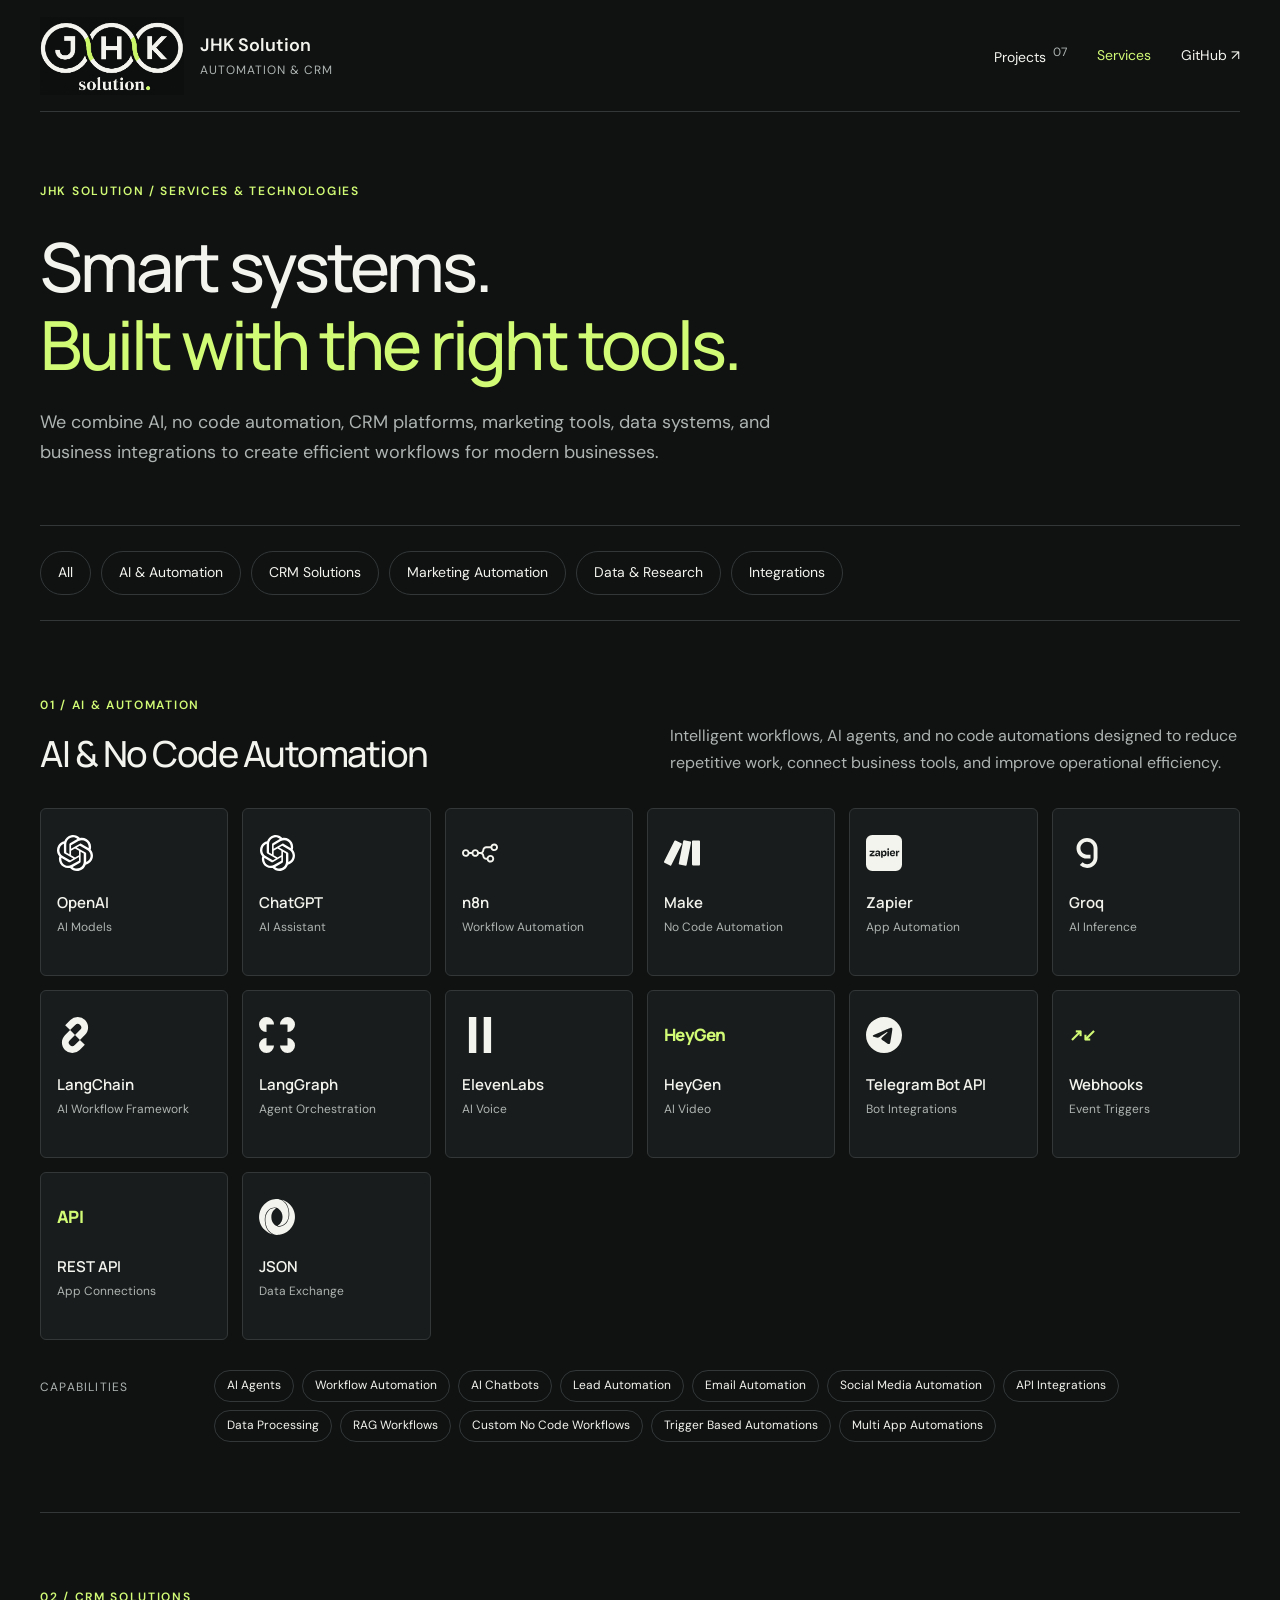
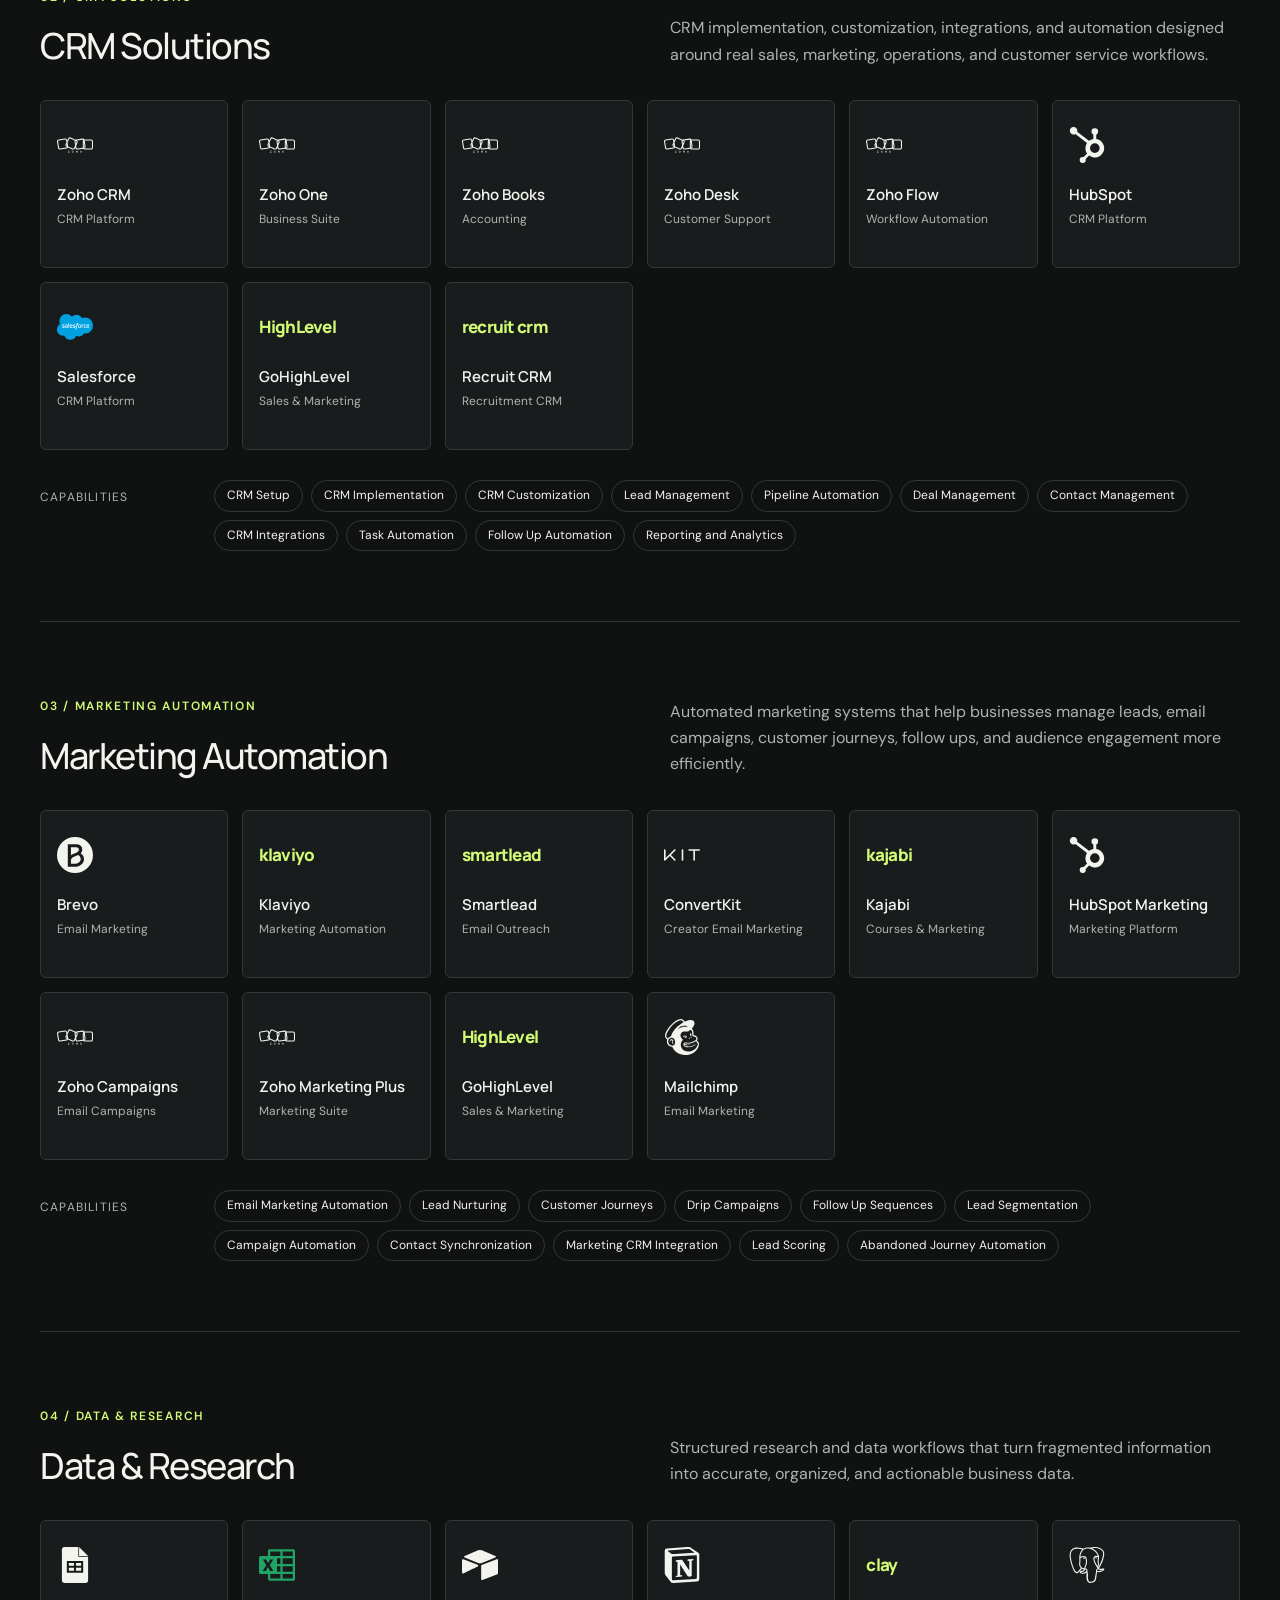
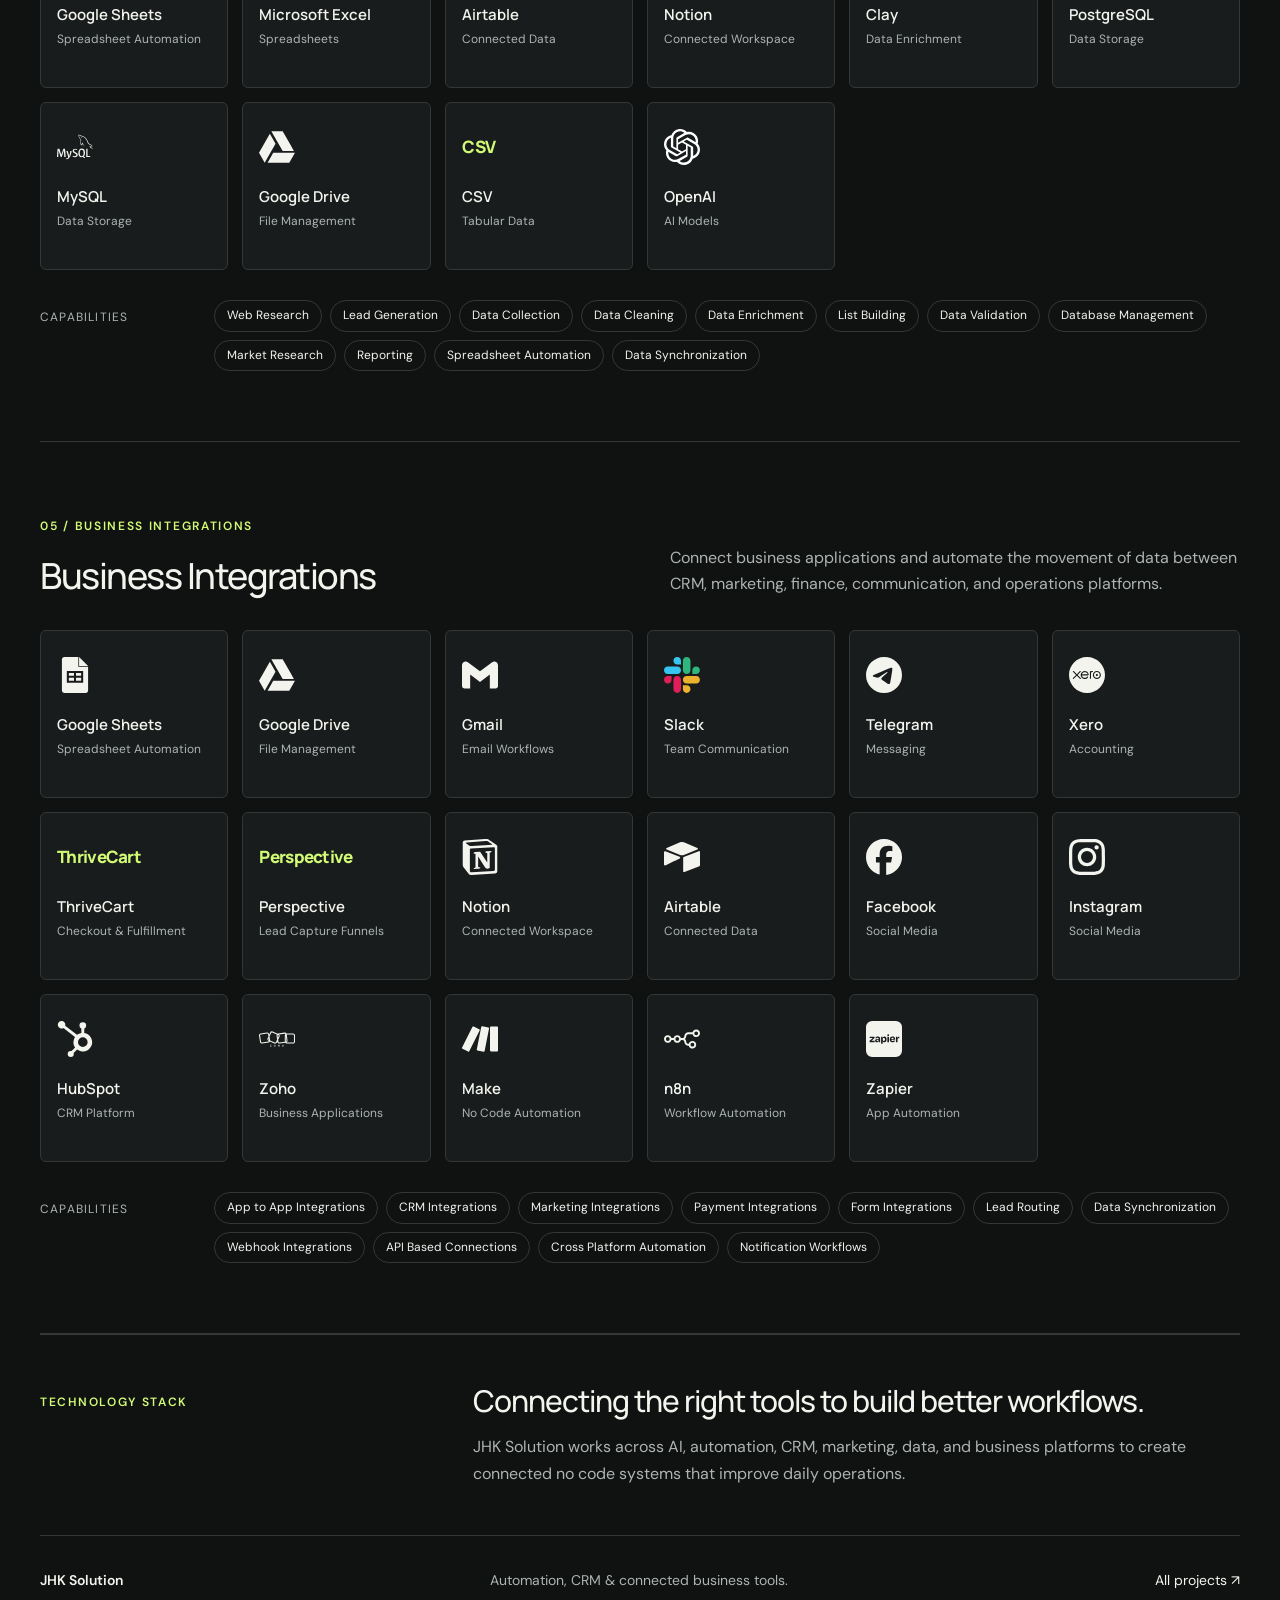
==== services/index.html @ 70f18315 "Add Our Services and Technologies page with homepage service navigation" ====
<!doctype html><html lang="en"><head><meta charset="UTF-8"><base href="../"><meta name="viewport" content="width=device-width, initial-scale=1"><title>Our Services &amp; Technologies — JHK Solution</title><meta name="description" content="Explore JHK Solution services and technologies across AI, no code automation, CRM, marketing, data research, and business integrations."><meta name="theme-color" content="#101212"><link rel="icon" href="assets/jhk-solution-logo.png"><link rel="stylesheet" href="style.css?v=services1"><link rel="stylesheet" href="services.css?v=1"></head><body><header class="header wrap"><a class="brand" href="index.html" aria-label="JHK Solution home"><span class="company-logo"><img src="assets/jhk-solution-logo.png" alt="JHK Solution logo" width="1254" height="1254"></span><span>JHK Solution<small>AUTOMATION & CRM</small></span></a><nav aria-label="Main navigation"><a href="index.html#projects">Projects <span>07</span></a><a href="services/" aria-current="page">Services</a><a class="github-nav" href="https://github.com/jhk-solution/jhksolution-portfolio" target="_blank" rel="noopener noreferrer">GitHub ↗</a></nav></header><main><section class="hero wrap services-hero"><span class="eyebrow">JHK SOLUTION / SERVICES &amp; TECHNOLOGIES</span><h1>Smart systems.<br><span>Built with the right tools.</span></h1><p>We combine AI, no code automation, CRM platforms, marketing tools, data systems, and business integrations to create efficient workflows for modern businesses.</p></section><nav class="service-nav wrap" aria-label="Service categories"><a href="services/#service-sections">All</a><a href="services/#ai-automation">AI &amp; Automation</a><a href="services/#crm-solutions">CRM Solutions</a><a href="services/#marketing-automation">Marketing Automation</a><a href="services/#data-research">Data &amp; Research</a><a href="services/#business-integrations">Integrations</a></nav><div id="service-sections" class="wrap service-sections"><section class="service-area" id="ai-automation" aria-labelledby="heading-ai-automation"><div class="service-heading"><div><span class="eyebrow">01 / AI &amp; AUTOMATION</span><h2 id="heading-ai-automation">AI &amp; No Code Automation</h2></div><p>Intelligent workflows, AI agents, and no code automations designed to reduce repetitive work, connect business tools, and improve operational efficiency.</p></div><ul class="tool-grid"><li class="tool-card"><div class="tool-logo"><img src="assets/technologies/openai-icon.svg" alt="OpenAI logo" width="36" height="36" loading="lazy" decoding="async"></div><h3>OpenAI</h3><p>AI Models</p></li><li class="tool-card"><div class="tool-logo"><img src="assets/technologies/openai-icon.svg" alt="ChatGPT logo" width="36" height="36" loading="lazy" decoding="async"></div><h3>ChatGPT</h3><p>AI Assistant</p></li><li class="tool-card"><div class="tool-logo"><img src="assets/technologies/n8n.svg" alt="n8n logo" width="36" height="36" loading="lazy" decoding="async"></div><h3>n8n</h3><p>Workflow Automation</p></li><li class="tool-card"><div class="tool-logo"><img src="assets/technologies/make.svg" alt="Make logo" width="36" height="36" loading="lazy" decoding="async"></div><h3>Make</h3><p>No Code Automation</p></li><li class="tool-card"><div class="tool-logo"><img src="assets/technologies/zapier.svg" alt="Zapier logo" width="36" height="36" loading="lazy" decoding="async"></div><h3>Zapier</h3><p>App Automation</p></li><li class="tool-card"><div class="tool-logo"><img src="assets/technologies/groq.svg" alt="Groq logo" width="36" height="36" loading="lazy" decoding="async"></div><h3>Groq</h3><p>AI Inference</p></li><li class="tool-card"><div class="tool-logo"><img src="assets/technologies/langchain.svg" alt="LangChain logo" width="36" height="36" loading="lazy" decoding="async"></div><h3>LangChain</h3><p>AI Workflow Framework</p></li><li class="tool-card"><div class="tool-logo"><img src="assets/technologies/langgraph.svg" alt="LangGraph logo" width="36" height="36" loading="lazy" decoding="async"></div><h3>LangGraph</h3><p>Agent Orchestration</p></li><li class="tool-card"><div class="tool-logo"><img src="assets/technologies/elevenlabs.svg" alt="ElevenLabs logo" width="36" height="36" loading="lazy" decoding="async"></div><h3>ElevenLabs</h3><p>AI Voice</p></li><li class="tool-card"><div class="tool-logo"><span class="tool-wordmark" role="img" aria-label="HeyGen wordmark">HeyGen</span></div><h3>HeyGen</h3><p>AI Video</p></li><li class="tool-card"><div class="tool-logo"><img src="assets/technologies/telegram.svg" alt="Telegram Bot API logo" width="36" height="36" loading="lazy" decoding="async"></div><h3>Telegram Bot API</h3><p>Bot Integrations</p></li><li class="tool-card"><div class="tool-logo"><span class="tool-wordmark" role="img" aria-label="Webhooks symbol">↗↙</span></div><h3>Webhooks</h3><p>Event Triggers</p></li><li class="tool-card"><div class="tool-logo"><span class="tool-wordmark" role="img" aria-label="REST API symbol">API</span></div><h3>REST API</h3><p>App Connections</p></li><li class="tool-card"><div class="tool-logo"><img src="assets/technologies/json.svg" alt="JSON logo" width="36" height="36" loading="lazy" decoding="async"></div><h3>JSON</h3><p>Data Exchange</p></li></ul><div class="service-capabilities"><h3>Capabilities</h3><ul><li>AI Agents</li><li>Workflow Automation</li><li>AI Chatbots</li><li>Lead Automation</li><li>Email Automation</li><li>Social Media Automation</li><li>API Integrations</li><li>Data Processing</li><li>RAG Workflows</li><li>Custom No Code Workflows</li><li>Trigger Based Automations</li><li>Multi App Automations</li></ul></div></section><section class="service-area" id="crm-solutions" aria-labelledby="heading-crm-solutions"><div class="service-heading"><div><span class="eyebrow">02 / CRM SOLUTIONS</span><h2 id="heading-crm-solutions">CRM Solutions</h2></div><p>CRM implementation, customization, integrations, and automation designed around real sales, marketing, operations, and customer service workflows.</p></div><ul class="tool-grid"><li class="tool-card"><div class="tool-logo"><img src="assets/technologies/zoho.svg" alt="Zoho CRM logo" width="36" height="36" loading="lazy" decoding="async"></div><h3>Zoho CRM</h3><p>CRM Platform</p></li><li class="tool-card"><div class="tool-logo"><img src="assets/technologies/zoho.svg" alt="Zoho One logo" width="36" height="36" loading="lazy" decoding="async"></div><h3>Zoho One</h3><p>Business Suite</p></li><li class="tool-card"><div class="tool-logo"><img src="assets/technologies/zoho.svg" alt="Zoho Books logo" width="36" height="36" loading="lazy" decoding="async"></div><h3>Zoho Books</h3><p>Accounting</p></li><li class="tool-card"><div class="tool-logo"><img src="assets/technologies/zoho.svg" alt="Zoho Desk logo" width="36" height="36" loading="lazy" decoding="async"></div><h3>Zoho Desk</h3><p>Customer Support</p></li><li class="tool-card"><div class="tool-logo"><img src="assets/technologies/zoho.svg" alt="Zoho Flow logo" width="36" height="36" loading="lazy" decoding="async"></div><h3>Zoho Flow</h3><p>Workflow Automation</p></li><li class="tool-card"><div class="tool-logo"><img src="assets/technologies/hubspot.svg" alt="HubSpot logo" width="36" height="36" loading="lazy" decoding="async"></div><h3>HubSpot</h3><p>CRM Platform</p></li><li class="tool-card"><div class="tool-logo"><img src="assets/technologies/salesforce.svg" alt="Salesforce logo" width="36" height="36" loading="lazy" decoding="async"></div><h3>Salesforce</h3><p>CRM Platform</p></li><li class="tool-card"><div class="tool-logo"><span class="tool-wordmark" role="img" aria-label="GoHighLevel wordmark">HighLevel</span></div><h3>GoHighLevel</h3><p>Sales &amp; Marketing</p></li><li class="tool-card"><div class="tool-logo"><span class="tool-wordmark" role="img" aria-label="Recruit CRM wordmark">recruit crm</span></div><h3>Recruit CRM</h3><p>Recruitment CRM</p></li></ul><div class="service-capabilities"><h3>Capabilities</h3><ul><li>CRM Setup</li><li>CRM Implementation</li><li>CRM Customization</li><li>Lead Management</li><li>Pipeline Automation</li><li>Deal Management</li><li>Contact Management</li><li>CRM Integrations</li><li>Task Automation</li><li>Follow Up Automation</li><li>Reporting and Analytics</li></ul></div></section><section class="service-area" id="marketing-automation" aria-labelledby="heading-marketing-automation"><div class="service-heading"><div><span class="eyebrow">03 / MARKETING AUTOMATION</span><h2 id="heading-marketing-automation">Marketing Automation</h2></div><p>Automated marketing systems that help businesses manage leads, email campaigns, customer journeys, follow ups, and audience engagement more efficiently.</p></div><ul class="tool-grid"><li class="tool-card"><div class="tool-logo"><img src="assets/technologies/brevo.svg" alt="Brevo logo" width="36" height="36" loading="lazy" decoding="async"></div><h3>Brevo</h3><p>Email Marketing</p></li><li class="tool-card"><div class="tool-logo"><span class="tool-wordmark" role="img" aria-label="Klaviyo wordmark">klaviyo</span></div><h3>Klaviyo</h3><p>Marketing Automation</p></li><li class="tool-card"><div class="tool-logo"><span class="tool-wordmark" role="img" aria-label="Smartlead wordmark">smartlead</span></div><h3>Smartlead</h3><p>Email Outreach</p></li><li class="tool-card"><div class="tool-logo"><img src="assets/technologies/kit.svg" alt="ConvertKit logo" width="36" height="36" loading="lazy" decoding="async"></div><h3>ConvertKit</h3><p>Creator Email Marketing</p></li><li class="tool-card"><div class="tool-logo"><span class="tool-wordmark" role="img" aria-label="Kajabi wordmark">kajabi</span></div><h3>Kajabi</h3><p>Courses &amp; Marketing</p></li><li class="tool-card"><div class="tool-logo"><img src="assets/technologies/hubspot.svg" alt="HubSpot Marketing logo" width="36" height="36" loading="lazy" decoding="async"></div><h3>HubSpot Marketing</h3><p>Marketing Platform</p></li><li class="tool-card"><div class="tool-logo"><img src="assets/technologies/zoho.svg" alt="Zoho Campaigns logo" width="36" height="36" loading="lazy" decoding="async"></div><h3>Zoho Campaigns</h3><p>Email Campaigns</p></li><li class="tool-card"><div class="tool-logo"><img src="assets/technologies/zoho.svg" alt="Zoho Marketing Plus logo" width="36" height="36" loading="lazy" decoding="async"></div><h3>Zoho Marketing Plus</h3><p>Marketing Suite</p></li><li class="tool-card"><div class="tool-logo"><span class="tool-wordmark" role="img" aria-label="GoHighLevel wordmark">HighLevel</span></div><h3>GoHighLevel</h3><p>Sales &amp; Marketing</p></li><li class="tool-card"><div class="tool-logo"><img src="assets/technologies/mailchimp.svg" alt="Mailchimp logo" width="36" height="36" loading="lazy" decoding="async"></div><h3>Mailchimp</h3><p>Email Marketing</p></li></ul><div class="service-capabilities"><h3>Capabilities</h3><ul><li>Email Marketing Automation</li><li>Lead Nurturing</li><li>Customer Journeys</li><li>Drip Campaigns</li><li>Follow Up Sequences</li><li>Lead Segmentation</li><li>Campaign Automation</li><li>Contact Synchronization</li><li>Marketing CRM Integration</li><li>Lead Scoring</li><li>Abandoned Journey Automation</li></ul></div></section><section class="service-area" id="data-research" aria-labelledby="heading-data-research"><div class="service-heading"><div><span class="eyebrow">04 / DATA &amp; RESEARCH</span><h2 id="heading-data-research">Data &amp; Research</h2></div><p>Structured research and data workflows that turn fragmented information into accurate, organized, and actionable business data.</p></div><ul class="tool-grid"><li class="tool-card"><div class="tool-logo"><img src="assets/technologies/googlesheets.svg" alt="Google Sheets logo" width="36" height="36" loading="lazy" decoding="async"></div><h3>Google Sheets</h3><p>Spreadsheet Automation</p></li><li class="tool-card"><div class="tool-logo"><img src="assets/technologies/microsoftexcel.svg" alt="Microsoft Excel logo" width="36" height="36" loading="lazy" decoding="async"></div><h3>Microsoft Excel</h3><p>Spreadsheets</p></li><li class="tool-card"><div class="tool-logo"><img src="assets/technologies/airtable.svg" alt="Airtable logo" width="36" height="36" loading="lazy" decoding="async"></div><h3>Airtable</h3><p>Connected Data</p></li><li class="tool-card"><div class="tool-logo"><img src="assets/technologies/notion.svg" alt="Notion logo" width="36" height="36" loading="lazy" decoding="async"></div><h3>Notion</h3><p>Connected Workspace</p></li><li class="tool-card"><div class="tool-logo"><span class="tool-wordmark" role="img" aria-label="Clay wordmark">clay</span></div><h3>Clay</h3><p>Data Enrichment</p></li><li class="tool-card"><div class="tool-logo"><img src="assets/technologies/postgresql.svg" alt="PostgreSQL logo" width="36" height="36" loading="lazy" decoding="async"></div><h3>PostgreSQL</h3><p>Data Storage</p></li><li class="tool-card"><div class="tool-logo"><img src="assets/technologies/mysql.svg" alt="MySQL logo" width="36" height="36" loading="lazy" decoding="async"></div><h3>MySQL</h3><p>Data Storage</p></li><li class="tool-card"><div class="tool-logo"><img src="assets/technologies/googledrive.svg" alt="Google Drive logo" width="36" height="36" loading="lazy" decoding="async"></div><h3>Google Drive</h3><p>File Management</p></li><li class="tool-card"><div class="tool-logo"><span class="tool-wordmark" role="img" aria-label="CSV symbol">CSV</span></div><h3>CSV</h3><p>Tabular Data</p></li><li class="tool-card"><div class="tool-logo"><img src="assets/technologies/openai-icon.svg" alt="OpenAI logo" width="36" height="36" loading="lazy" decoding="async"></div><h3>OpenAI</h3><p>AI Models</p></li></ul><div class="service-capabilities"><h3>Capabilities</h3><ul><li>Web Research</li><li>Lead Generation</li><li>Data Collection</li><li>Data Cleaning</li><li>Data Enrichment</li><li>List Building</li><li>Data Validation</li><li>Database Management</li><li>Market Research</li><li>Reporting</li><li>Spreadsheet Automation</li><li>Data Synchronization</li></ul></div></section><section class="service-area" id="business-integrations" aria-labelledby="heading-business-integrations"><div class="service-heading"><div><span class="eyebrow">05 / BUSINESS INTEGRATIONS</span><h2 id="heading-business-integrations">Business Integrations</h2></div><p>Connect business applications and automate the movement of data between CRM, marketing, finance, communication, and operations platforms.</p></div><ul class="tool-grid"><li class="tool-card"><div class="tool-logo"><img src="assets/technologies/googlesheets.svg" alt="Google Sheets logo" width="36" height="36" loading="lazy" decoding="async"></div><h3>Google Sheets</h3><p>Spreadsheet Automation</p></li><li class="tool-card"><div class="tool-logo"><img src="assets/technologies/googledrive.svg" alt="Google Drive logo" width="36" height="36" loading="lazy" decoding="async"></div><h3>Google Drive</h3><p>File Management</p></li><li class="tool-card"><div class="tool-logo"><img src="assets/technologies/gmail.svg" alt="Gmail logo" width="36" height="36" loading="lazy" decoding="async"></div><h3>Gmail</h3><p>Email Workflows</p></li><li class="tool-card"><div class="tool-logo"><img src="assets/technologies/slack-icon.svg" alt="Slack logo" width="36" height="36" loading="lazy" decoding="async"></div><h3>Slack</h3><p>Team Communication</p></li><li class="tool-card"><div class="tool-logo"><img src="assets/technologies/telegram.svg" alt="Telegram logo" width="36" height="36" loading="lazy" decoding="async"></div><h3>Telegram</h3><p>Messaging</p></li><li class="tool-card"><div class="tool-logo"><img src="assets/technologies/xero.svg" alt="Xero logo" width="36" height="36" loading="lazy" decoding="async"></div><h3>Xero</h3><p>Accounting</p></li><li class="tool-card"><div class="tool-logo"><span class="tool-wordmark" role="img" aria-label="ThriveCart wordmark">ThriveCart</span></div><h3>ThriveCart</h3><p>Checkout &amp; Fulfillment</p></li><li class="tool-card"><div class="tool-logo"><span class="tool-wordmark" role="img" aria-label="Perspective wordmark">Perspective</span></div><h3>Perspective</h3><p>Lead Capture Funnels</p></li><li class="tool-card"><div class="tool-logo"><img src="assets/technologies/notion.svg" alt="Notion logo" width="36" height="36" loading="lazy" decoding="async"></div><h3>Notion</h3><p>Connected Workspace</p></li><li class="tool-card"><div class="tool-logo"><img src="assets/technologies/airtable.svg" alt="Airtable logo" width="36" height="36" loading="lazy" decoding="async"></div><h3>Airtable</h3><p>Connected Data</p></li><li class="tool-card"><div class="tool-logo"><img src="assets/technologies/facebook.svg" alt="Facebook logo" width="36" height="36" loading="lazy" decoding="async"></div><h3>Facebook</h3><p>Social Media</p></li><li class="tool-card"><div class="tool-logo"><img src="assets/technologies/instagram.svg" alt="Instagram logo" width="36" height="36" loading="lazy" decoding="async"></div><h3>Instagram</h3><p>Social Media</p></li><li class="tool-card"><div class="tool-logo"><img src="assets/technologies/hubspot.svg" alt="HubSpot logo" width="36" height="36" loading="lazy" decoding="async"></div><h3>HubSpot</h3><p>CRM Platform</p></li><li class="tool-card"><div class="tool-logo"><img src="assets/technologies/zoho.svg" alt="Zoho logo" width="36" height="36" loading="lazy" decoding="async"></div><h3>Zoho</h3><p>Business Applications</p></li><li class="tool-card"><div class="tool-logo"><img src="assets/technologies/make.svg" alt="Make logo" width="36" height="36" loading="lazy" decoding="async"></div><h3>Make</h3><p>No Code Automation</p></li><li class="tool-card"><div class="tool-logo"><img src="assets/technologies/n8n.svg" alt="n8n logo" width="36" height="36" loading="lazy" decoding="async"></div><h3>n8n</h3><p>Workflow Automation</p></li><li class="tool-card"><div class="tool-logo"><img src="assets/technologies/zapier.svg" alt="Zapier logo" width="36" height="36" loading="lazy" decoding="async"></div><h3>Zapier</h3><p>App Automation</p></li></ul><div class="service-capabilities"><h3>Capabilities</h3><ul><li>App to App Integrations</li><li>CRM Integrations</li><li>Marketing Integrations</li><li>Payment Integrations</li><li>Form Integrations</li><li>Lead Routing</li><li>Data Synchronization</li><li>Webhook Integrations</li><li>API Based Connections</li><li>Cross Platform Automation</li><li>Notification Workflows</li></ul></div></section></div><section class="wrap approach"><span class="eyebrow">TECHNOLOGY STACK</span><div><h2>Connecting the right tools to build better workflows.</h2><p>JHK Solution works across AI, automation, CRM, marketing, data, and business platforms to create connected no code systems that improve daily operations.</p></div></section></main><footer class="wrap"><span>JHK Solution</span><p>Automation, CRM & connected business tools.</p><a href="index.html#projects">All projects ↗</a></footer></body></html>
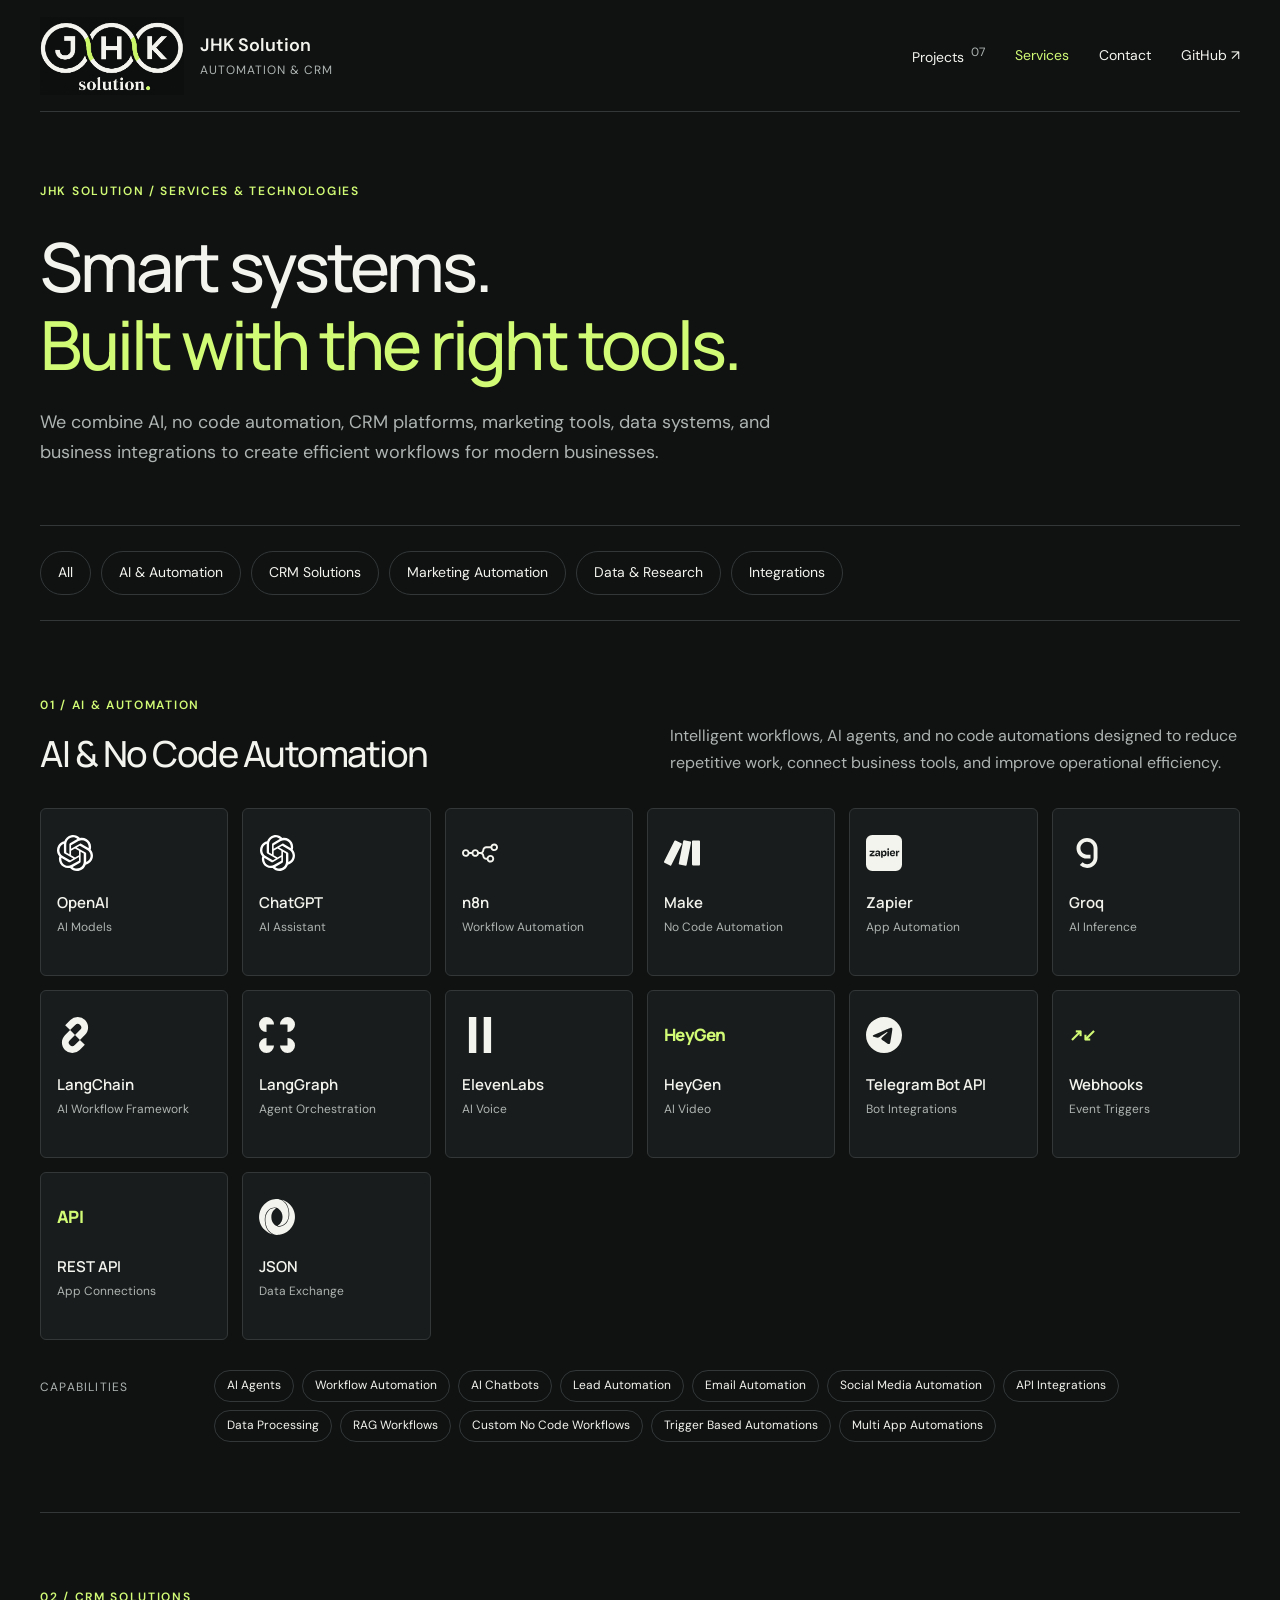
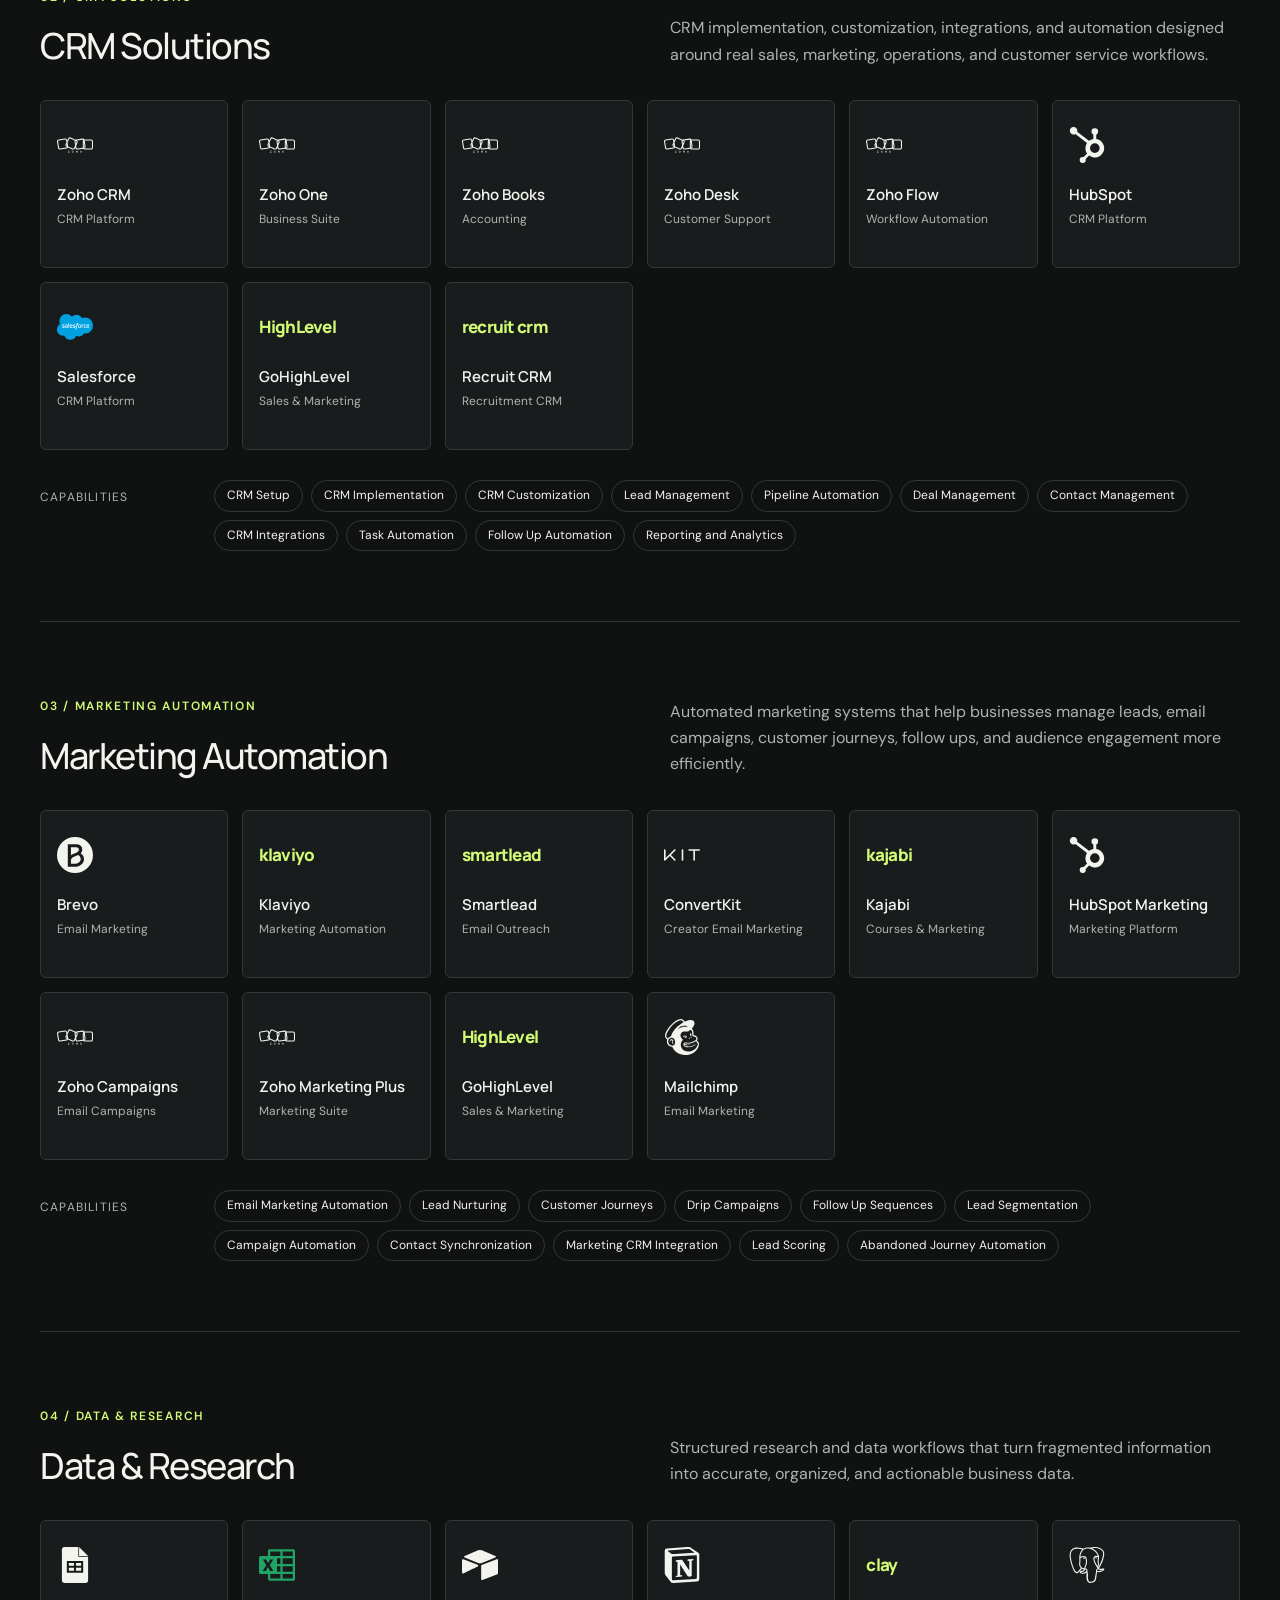
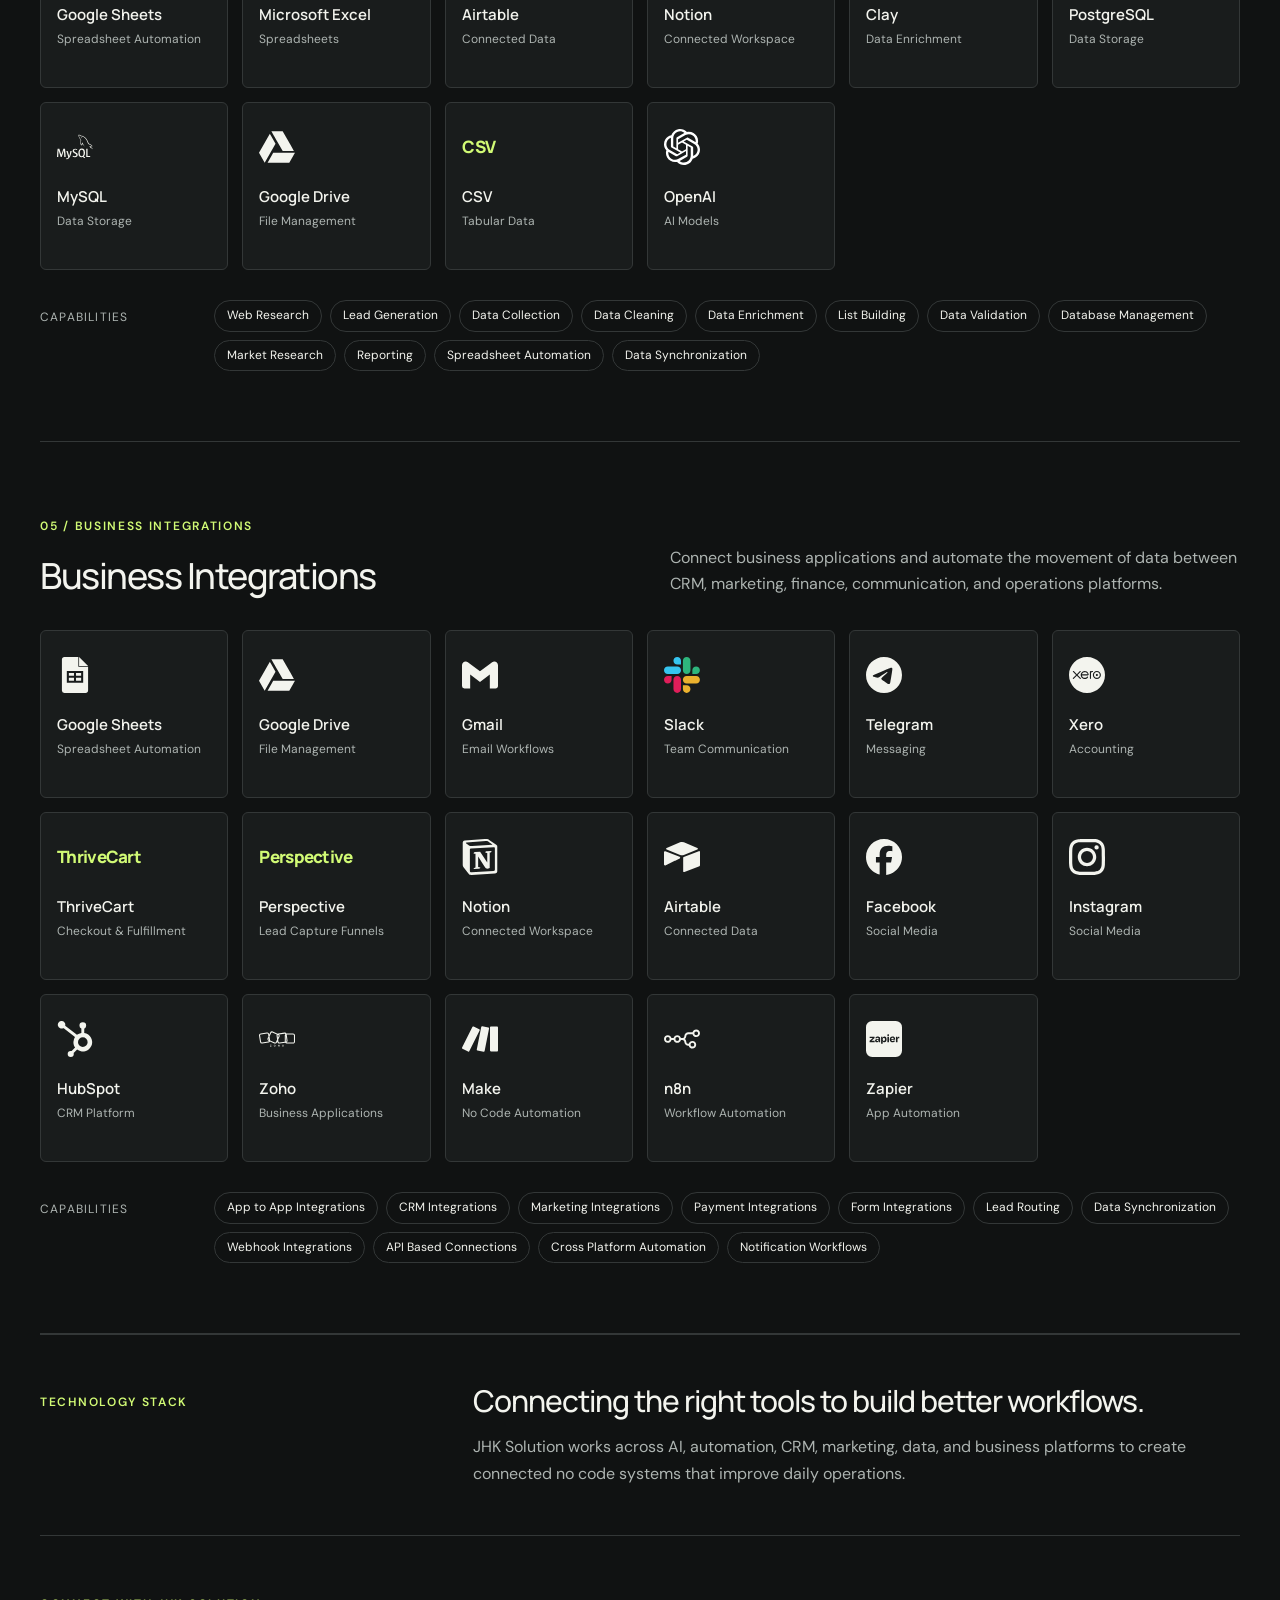
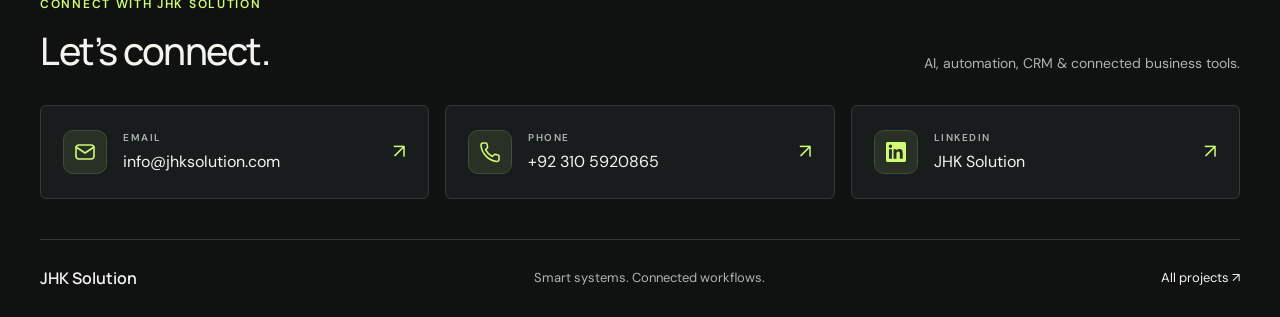
==== commit f9f80197: "Add company email, phone and LinkedIn contact cards across the site" ====
--- a/services/index.html
+++ b/services/index.html
@@ -1 +1 @@
-<!doctype html><html lang="en"><head><meta charset="UTF-8"><base href="../"><meta name="viewport" content="width=device-width, initial-scale=1"><title>Our Services &amp; Technologies — JHK Solution</title><meta name="description" content="Explore JHK Solution services and technologies across AI, no code automation, CRM, marketing, data research, and business integrations."><meta name="theme-color" content="#101212"><link rel="icon" href="assets/jhk-solution-logo.png"><link rel="stylesheet" href="style.css?v=services1"><link rel="stylesheet" href="services.css?v=1"></head><body><header class="header wrap"><a class="brand" href="index.html" aria-label="JHK Solution home"><span class="company-logo"><img src="assets/jhk-solution-logo.png" alt="JHK Solution logo" width="1254" height="1254"></span><span>JHK Solution<small>AUTOMATION & CRM</small></span></a><nav aria-label="Main navigation"><a href="index.html#projects">Projects <span>07</span></a><a href="services/" aria-current="page">Services</a><a class="github-nav" href="https://github.com/jhk-solution/jhksolution-portfolio" target="_blank" rel="noopener noreferrer">GitHub ↗</a></nav></header><main><section class="hero wrap services-hero"><span class="eyebrow">JHK SOLUTION / SERVICES &amp; TECHNOLOGIES</span><h1>Smart systems.<br><span>Built with the right tools.</span></h1><p>We combine AI, no code automation, CRM platforms, marketing tools, data systems, and business integrations to create efficient workflows for modern businesses.</p></section><nav class="service-nav wrap" aria-label="Service categories"><a href="services/#service-sections">All</a><a href="services/#ai-automation">AI &amp; Automation</a><a href="services/#crm-solutions">CRM Solutions</a><a href="services/#marketing-automation">Marketing Automation</a><a href="services/#data-research">Data &amp; Research</a><a href="services/#business-integrations">Integrations</a></nav><div id="service-sections" class="wrap service-sections"><section class="service-area" id="ai-automation" aria-labelledby="heading-ai-automation"><div class="service-heading"><div><span class="eyebrow">01 / AI &amp; AUTOMATION</span><h2 id="heading-ai-automation">AI &amp; No Code Automation</h2></div><p>Intelligent workflows, AI agents, and no code automations designed to reduce repetitive work, connect business tools, and improve operational efficiency.</p></div><ul class="tool-grid"><li class="tool-card"><div class="tool-logo"><img src="assets/technologies/openai-icon.svg" alt="OpenAI logo" width="36" height="36" loading="lazy" decoding="async"></div><h3>OpenAI</h3><p>AI Models</p></li><li class="tool-card"><div class="tool-logo"><img src="assets/technologies/openai-icon.svg" alt="ChatGPT logo" width="36" height="36" loading="lazy" decoding="async"></div><h3>ChatGPT</h3><p>AI Assistant</p></li><li class="tool-card"><div class="tool-logo"><img src="assets/technologies/n8n.svg" alt="n8n logo" width="36" height="36" loading="lazy" decoding="async"></div><h3>n8n</h3><p>Workflow Automation</p></li><li class="tool-card"><div class="tool-logo"><img src="assets/technologies/make.svg" alt="Make logo" width="36" height="36" loading="lazy" decoding="async"></div><h3>Make</h3><p>No Code Automation</p></li><li class="tool-card"><div class="tool-logo"><img src="assets/technologies/zapier.svg" alt="Zapier logo" width="36" height="36" loading="lazy" decoding="async"></div><h3>Zapier</h3><p>App Automation</p></li><li class="tool-card"><div class="tool-logo"><img src="assets/technologies/groq.svg" alt="Groq logo" width="36" height="36" loading="lazy" decoding="async"></div><h3>Groq</h3><p>AI Inference</p></li><li class="tool-card"><div class="tool-logo"><img src="assets/technologies/langchain.svg" alt="LangChain logo" width="36" height="36" loading="lazy" decoding="async"></div><h3>LangChain</h3><p>AI Workflow Framework</p></li><li class="tool-card"><div class="tool-logo"><img src="assets/technologies/langgraph.svg" alt="LangGraph logo" width="36" height="36" loading="lazy" decoding="async"></div><h3>LangGraph</h3><p>Agent Orchestration</p></li><li class="tool-card"><div class="tool-logo"><img src="assets/technologies/elevenlabs.svg" alt="ElevenLabs logo" width="36" height="36" loading="lazy" decoding="async"></div><h3>ElevenLabs</h3><p>AI Voice</p></li><li class="tool-card"><div class="tool-logo"><span class="tool-wordmark" role="img" aria-label="HeyGen wordmark">HeyGen</span></div><h3>HeyGen</h3><p>AI Video</p></li><li class="tool-card"><div class="tool-logo"><img src="assets/technologies/telegram.svg" alt="Telegram Bot API logo" width="36" height="36" loading="lazy" decoding="async"></div><h3>Telegram Bot API</h3><p>Bot Integrations</p></li><li class="tool-card"><div class="tool-logo"><span class="tool-wordmark" role="img" aria-label="Webhooks symbol">↗↙</span></div><h3>Webhooks</h3><p>Event Triggers</p></li><li class="tool-card"><div class="tool-logo"><span class="tool-wordmark" role="img" aria-label="REST API symbol">API</span></div><h3>REST API</h3><p>App Connections</p></li><li class="tool-card"><div class="tool-logo"><img src="assets/technologies/json.svg" alt="JSON logo" width="36" height="36" loading="lazy" decoding="async"></div><h3>JSON</h3><p>Data Exchange</p></li></ul><div class="service-capabilities"><h3>Capabilities</h3><ul><li>AI Agents</li><li>Workflow Automation</li><li>AI Chatbots</li><li>Lead Automation</li><li>Email Automation</li><li>Social Media Automation</li><li>API Integrations</li><li>Data Processing</li><li>RAG Workflows</li><li>Custom No Code Workflows</li><li>Trigger Based Automations</li><li>Multi App Automations</li></ul></div></section><section class="service-area" id="crm-solutions" aria-labelledby="heading-crm-solutions"><div class="service-heading"><div><span class="eyebrow">02 / CRM SOLUTIONS</span><h2 id="heading-crm-solutions">CRM Solutions</h2></div><p>CRM implementation, customization, integrations, and automation designed around real sales, marketing, operations, and customer service workflows.</p></div><ul class="tool-grid"><li class="tool-card"><div class="tool-logo"><img src="assets/technologies/zoho.svg" alt="Zoho CRM logo" width="36" height="36" loading="lazy" decoding="async"></div><h3>Zoho CRM</h3><p>CRM Platform</p></li><li class="tool-card"><div class="tool-logo"><img src="assets/technologies/zoho.svg" alt="Zoho One logo" width="36" height="36" loading="lazy" decoding="async"></div><h3>Zoho One</h3><p>Business Suite</p></li><li class="tool-card"><div class="tool-logo"><img src="assets/technologies/zoho.svg" alt="Zoho Books logo" width="36" height="36" loading="lazy" decoding="async"></div><h3>Zoho Books</h3><p>Accounting</p></li><li class="tool-card"><div class="tool-logo"><img src="assets/technologies/zoho.svg" alt="Zoho Desk logo" width="36" height="36" loading="lazy" decoding="async"></div><h3>Zoho Desk</h3><p>Customer Support</p></li><li class="tool-card"><div class="tool-logo"><img src="assets/technologies/zoho.svg" alt="Zoho Flow logo" width="36" height="36" loading="lazy" decoding="async"></div><h3>Zoho Flow</h3><p>Workflow Automation</p></li><li class="tool-card"><div class="tool-logo"><img src="assets/technologies/hubspot.svg" alt="HubSpot logo" width="36" height="36" loading="lazy" decoding="async"></div><h3>HubSpot</h3><p>CRM Platform</p></li><li class="tool-card"><div class="tool-logo"><img src="assets/technologies/salesforce.svg" alt="Salesforce logo" width="36" height="36" loading="lazy" decoding="async"></div><h3>Salesforce</h3><p>CRM Platform</p></li><li class="tool-card"><div class="tool-logo"><span class="tool-wordmark" role="img" aria-label="GoHighLevel wordmark">HighLevel</span></div><h3>GoHighLevel</h3><p>Sales &amp; Marketing</p></li><li class="tool-card"><div class="tool-logo"><span class="tool-wordmark" role="img" aria-label="Recruit CRM wordmark">recruit crm</span></div><h3>Recruit CRM</h3><p>Recruitment CRM</p></li></ul><div class="service-capabilities"><h3>Capabilities</h3><ul><li>CRM Setup</li><li>CRM Implementation</li><li>CRM Customization</li><li>Lead Management</li><li>Pipeline Automation</li><li>Deal Management</li><li>Contact Management</li><li>CRM Integrations</li><li>Task Automation</li><li>Follow Up Automation</li><li>Reporting and Analytics</li></ul></div></section><section class="service-area" id="marketing-automation" aria-labelledby="heading-marketing-automation"><div class="service-heading"><div><span class="eyebrow">03 / MARKETING AUTOMATION</span><h2 id="heading-marketing-automation">Marketing Automation</h2></div><p>Automated marketing systems that help businesses manage leads, email campaigns, customer journeys, follow ups, and audience engagement more efficiently.</p></div><ul class="tool-grid"><li class="tool-card"><div class="tool-logo"><img src="assets/technologies/brevo.svg" alt="Brevo logo" width="36" height="36" loading="lazy" decoding="async"></div><h3>Brevo</h3><p>Email Marketing</p></li><li class="tool-card"><div class="tool-logo"><span class="tool-wordmark" role="img" aria-label="Klaviyo wordmark">klaviyo</span></div><h3>Klaviyo</h3><p>Marketing Automation</p></li><li class="tool-card"><div class="tool-logo"><span class="tool-wordmark" role="img" aria-label="Smartlead wordmark">smartlead</span></div><h3>Smartlead</h3><p>Email Outreach</p></li><li class="tool-card"><div class="tool-logo"><img src="assets/technologies/kit.svg" alt="ConvertKit logo" width="36" height="36" loading="lazy" decoding="async"></div><h3>ConvertKit</h3><p>Creator Email Marketing</p></li><li class="tool-card"><div class="tool-logo"><span class="tool-wordmark" role="img" aria-label="Kajabi wordmark">kajabi</span></div><h3>Kajabi</h3><p>Courses &amp; Marketing</p></li><li class="tool-card"><div class="tool-logo"><img src="assets/technologies/hubspot.svg" alt="HubSpot Marketing logo" width="36" height="36" loading="lazy" decoding="async"></div><h3>HubSpot Marketing</h3><p>Marketing Platform</p></li><li class="tool-card"><div class="tool-logo"><img src="assets/technologies/zoho.svg" alt="Zoho Campaigns logo" width="36" height="36" loading="lazy" decoding="async"></div><h3>Zoho Campaigns</h3><p>Email Campaigns</p></li><li class="tool-card"><div class="tool-logo"><img src="assets/technologies/zoho.svg" alt="Zoho Marketing Plus logo" width="36" height="36" loading="lazy" decoding="async"></div><h3>Zoho Marketing Plus</h3><p>Marketing Suite</p></li><li class="tool-card"><div class="tool-logo"><span class="tool-wordmark" role="img" aria-label="GoHighLevel wordmark">HighLevel</span></div><h3>GoHighLevel</h3><p>Sales &amp; Marketing</p></li><li class="tool-card"><div class="tool-logo"><img src="assets/technologies/mailchimp.svg" alt="Mailchimp logo" width="36" height="36" loading="lazy" decoding="async"></div><h3>Mailchimp</h3><p>Email Marketing</p></li></ul><div class="service-capabilities"><h3>Capabilities</h3><ul><li>Email Marketing Automation</li><li>Lead Nurturing</li><li>Customer Journeys</li><li>Drip Campaigns</li><li>Follow Up Sequences</li><li>Lead Segmentation</li><li>Campaign Automation</li><li>Contact Synchronization</li><li>Marketing CRM Integration</li><li>Lead Scoring</li><li>Abandoned Journey Automation</li></ul></div></section><section class="service-area" id="data-research" aria-labelledby="heading-data-research"><div class="service-heading"><div><span class="eyebrow">04 / DATA &amp; RESEARCH</span><h2 id="heading-data-research">Data &amp; Research</h2></div><p>Structured research and data workflows that turn fragmented information into accurate, organized, and actionable business data.</p></div><ul class="tool-grid"><li class="tool-card"><div class="tool-logo"><img src="assets/technologies/googlesheets.svg" alt="Google Sheets logo" width="36" height="36" loading="lazy" decoding="async"></div><h3>Google Sheets</h3><p>Spreadsheet Automation</p></li><li class="tool-card"><div class="tool-logo"><img src="assets/technologies/microsoftexcel.svg" alt="Microsoft Excel logo" width="36" height="36" loading="lazy" decoding="async"></div><h3>Microsoft Excel</h3><p>Spreadsheets</p></li><li class="tool-card"><div class="tool-logo"><img src="assets/technologies/airtable.svg" alt="Airtable logo" width="36" height="36" loading="lazy" decoding="async"></div><h3>Airtable</h3><p>Connected Data</p></li><li class="tool-card"><div class="tool-logo"><img src="assets/technologies/notion.svg" alt="Notion logo" width="36" height="36" loading="lazy" decoding="async"></div><h3>Notion</h3><p>Connected Workspace</p></li><li class="tool-card"><div class="tool-logo"><span class="tool-wordmark" role="img" aria-label="Clay wordmark">clay</span></div><h3>Clay</h3><p>Data Enrichment</p></li><li class="tool-card"><div class="tool-logo"><img src="assets/technologies/postgresql.svg" alt="PostgreSQL logo" width="36" height="36" loading="lazy" decoding="async"></div><h3>PostgreSQL</h3><p>Data Storage</p></li><li class="tool-card"><div class="tool-logo"><img src="assets/technologies/mysql.svg" alt="MySQL logo" width="36" height="36" loading="lazy" decoding="async"></div><h3>MySQL</h3><p>Data Storage</p></li><li class="tool-card"><div class="tool-logo"><img src="assets/technologies/googledrive.svg" alt="Google Drive logo" width="36" height="36" loading="lazy" decoding="async"></div><h3>Google Drive</h3><p>File Management</p></li><li class="tool-card"><div class="tool-logo"><span class="tool-wordmark" role="img" aria-label="CSV symbol">CSV</span></div><h3>CSV</h3><p>Tabular Data</p></li><li class="tool-card"><div class="tool-logo"><img src="assets/technologies/openai-icon.svg" alt="OpenAI logo" width="36" height="36" loading="lazy" decoding="async"></div><h3>OpenAI</h3><p>AI Models</p></li></ul><div class="service-capabilities"><h3>Capabilities</h3><ul><li>Web Research</li><li>Lead Generation</li><li>Data Collection</li><li>Data Cleaning</li><li>Data Enrichment</li><li>List Building</li><li>Data Validation</li><li>Database Management</li><li>Market Research</li><li>Reporting</li><li>Spreadsheet Automation</li><li>Data Synchronization</li></ul></div></section><section class="service-area" id="business-integrations" aria-labelledby="heading-business-integrations"><div class="service-heading"><div><span class="eyebrow">05 / BUSINESS INTEGRATIONS</span><h2 id="heading-business-integrations">Business Integrations</h2></div><p>Connect business applications and automate the movement of data between CRM, marketing, finance, communication, and operations platforms.</p></div><ul class="tool-grid"><li class="tool-card"><div class="tool-logo"><img src="assets/technologies/googlesheets.svg" alt="Google Sheets logo" width="36" height="36" loading="lazy" decoding="async"></div><h3>Google Sheets</h3><p>Spreadsheet Automation</p></li><li class="tool-card"><div class="tool-logo"><img src="assets/technologies/googledrive.svg" alt="Google Drive logo" width="36" height="36" loading="lazy" decoding="async"></div><h3>Google Drive</h3><p>File Management</p></li><li class="tool-card"><div class="tool-logo"><img src="assets/technologies/gmail.svg" alt="Gmail logo" width="36" height="36" loading="lazy" decoding="async"></div><h3>Gmail</h3><p>Email Workflows</p></li><li class="tool-card"><div class="tool-logo"><img src="assets/technologies/slack-icon.svg" alt="Slack logo" width="36" height="36" loading="lazy" decoding="async"></div><h3>Slack</h3><p>Team Communication</p></li><li class="tool-card"><div class="tool-logo"><img src="assets/technologies/telegram.svg" alt="Telegram logo" width="36" height="36" loading="lazy" decoding="async"></div><h3>Telegram</h3><p>Messaging</p></li><li class="tool-card"><div class="tool-logo"><img src="assets/technologies/xero.svg" alt="Xero logo" width="36" height="36" loading="lazy" decoding="async"></div><h3>Xero</h3><p>Accounting</p></li><li class="tool-card"><div class="tool-logo"><span class="tool-wordmark" role="img" aria-label="ThriveCart wordmark">ThriveCart</span></div><h3>ThriveCart</h3><p>Checkout &amp; Fulfillment</p></li><li class="tool-card"><div class="tool-logo"><span class="tool-wordmark" role="img" aria-label="Perspective wordmark">Perspective</span></div><h3>Perspective</h3><p>Lead Capture Funnels</p></li><li class="tool-card"><div class="tool-logo"><img src="assets/technologies/notion.svg" alt="Notion logo" width="36" height="36" loading="lazy" decoding="async"></div><h3>Notion</h3><p>Connected Workspace</p></li><li class="tool-card"><div class="tool-logo"><img src="assets/technologies/airtable.svg" alt="Airtable logo" width="36" height="36" loading="lazy" decoding="async"></div><h3>Airtable</h3><p>Connected Data</p></li><li class="tool-card"><div class="tool-logo"><img src="assets/technologies/facebook.svg" alt="Facebook logo" width="36" height="36" loading="lazy" decoding="async"></div><h3>Facebook</h3><p>Social Media</p></li><li class="tool-card"><div class="tool-logo"><img src="assets/technologies/instagram.svg" alt="Instagram logo" width="36" height="36" loading="lazy" decoding="async"></div><h3>Instagram</h3><p>Social Media</p></li><li class="tool-card"><div class="tool-logo"><img src="assets/technologies/hubspot.svg" alt="HubSpot logo" width="36" height="36" loading="lazy" decoding="async"></div><h3>HubSpot</h3><p>CRM Platform</p></li><li class="tool-card"><div class="tool-logo"><img src="assets/technologies/zoho.svg" alt="Zoho logo" width="36" height="36" loading="lazy" decoding="async"></div><h3>Zoho</h3><p>Business Applications</p></li><li class="tool-card"><div class="tool-logo"><img src="assets/technologies/make.svg" alt="Make logo" width="36" height="36" loading="lazy" decoding="async"></div><h3>Make</h3><p>No Code Automation</p></li><li class="tool-card"><div class="tool-logo"><img src="assets/technologies/n8n.svg" alt="n8n logo" width="36" height="36" loading="lazy" decoding="async"></div><h3>n8n</h3><p>Workflow Automation</p></li><li class="tool-card"><div class="tool-logo"><img src="assets/technologies/zapier.svg" alt="Zapier logo" width="36" height="36" loading="lazy" decoding="async"></div><h3>Zapier</h3><p>App Automation</p></li></ul><div class="service-capabilities"><h3>Capabilities</h3><ul><li>App to App Integrations</li><li>CRM Integrations</li><li>Marketing Integrations</li><li>Payment Integrations</li><li>Form Integrations</li><li>Lead Routing</li><li>Data Synchronization</li><li>Webhook Integrations</li><li>API Based Connections</li><li>Cross Platform Automation</li><li>Notification Workflows</li></ul></div></section></div><section class="wrap approach"><span class="eyebrow">TECHNOLOGY STACK</span><div><h2>Connecting the right tools to build better workflows.</h2><p>JHK Solution works across AI, automation, CRM, marketing, data, and business platforms to create connected no code systems that improve daily operations.</p></div></section></main><footer class="wrap"><span>JHK Solution</span><p>Automation, CRM & connected business tools.</p><a href="index.html#projects">All projects ↗</a></footer></body></html>+<!doctype html><html lang="en"><head><meta charset="UTF-8"><base href="../"><meta name="viewport" content="width=device-width, initial-scale=1"><title>Our Services &amp; Technologies — JHK Solution</title><meta name="description" content="Explore JHK Solution services and technologies across AI, no code automation, CRM, marketing, data research, and business integrations."><meta name="theme-color" content="#101212"><link rel="icon" href="assets/jhk-solution-logo.png"><link rel="stylesheet" href="style.css?v=contact1"><link rel="stylesheet" href="services.css?v=1"></head><body><header class="header wrap"><a class="brand" href="index.html" aria-label="JHK Solution home"><span class="company-logo"><img src="assets/jhk-solution-logo.png" alt="JHK Solution logo" width="1254" height="1254"></span><span>JHK Solution<small>AUTOMATION & CRM</small></span></a><nav aria-label="Main navigation"><a href="index.html#projects">Projects <span>07</span></a><a href="services/" aria-current="page">Services</a><a href="index.html#contact">Contact</a><a class="github-nav" href="https://github.com/jhk-solution/jhksolution-portfolio" target="_blank" rel="noopener noreferrer">GitHub ↗</a></nav></header><main><section class="hero wrap services-hero"><span class="eyebrow">JHK SOLUTION / SERVICES &amp; TECHNOLOGIES</span><h1>Smart systems.<br><span>Built with the right tools.</span></h1><p>We combine AI, no code automation, CRM platforms, marketing tools, data systems, and business integrations to create efficient workflows for modern businesses.</p></section><nav class="service-nav wrap" aria-label="Service categories"><a href="services/#service-sections">All</a><a href="services/#ai-automation">AI &amp; Automation</a><a href="services/#crm-solutions">CRM Solutions</a><a href="services/#marketing-automation">Marketing Automation</a><a href="services/#data-research">Data &amp; Research</a><a href="services/#business-integrations">Integrations</a></nav><div id="service-sections" class="wrap service-sections"><section class="service-area" id="ai-automation" aria-labelledby="heading-ai-automation"><div class="service-heading"><div><span class="eyebrow">01 / AI &amp; AUTOMATION</span><h2 id="heading-ai-automation">AI &amp; No Code Automation</h2></div><p>Intelligent workflows, AI agents, and no code automations designed to reduce repetitive work, connect business tools, and improve operational efficiency.</p></div><ul class="tool-grid"><li class="tool-card"><div class="tool-logo"><img src="assets/technologies/openai-icon.svg" alt="OpenAI logo" width="36" height="36" loading="lazy" decoding="async"></div><h3>OpenAI</h3><p>AI Models</p></li><li class="tool-card"><div class="tool-logo"><img src="assets/technologies/openai-icon.svg" alt="ChatGPT logo" width="36" height="36" loading="lazy" decoding="async"></div><h3>ChatGPT</h3><p>AI Assistant</p></li><li class="tool-card"><div class="tool-logo"><img src="assets/technologies/n8n.svg" alt="n8n logo" width="36" height="36" loading="lazy" decoding="async"></div><h3>n8n</h3><p>Workflow Automation</p></li><li class="tool-card"><div class="tool-logo"><img src="assets/technologies/make.svg" alt="Make logo" width="36" height="36" loading="lazy" decoding="async"></div><h3>Make</h3><p>No Code Automation</p></li><li class="tool-card"><div class="tool-logo"><img src="assets/technologies/zapier.svg" alt="Zapier logo" width="36" height="36" loading="lazy" decoding="async"></div><h3>Zapier</h3><p>App Automation</p></li><li class="tool-card"><div class="tool-logo"><img src="assets/technologies/groq.svg" alt="Groq logo" width="36" height="36" loading="lazy" decoding="async"></div><h3>Groq</h3><p>AI Inference</p></li><li class="tool-card"><div class="tool-logo"><img src="assets/technologies/langchain.svg" alt="LangChain logo" width="36" height="36" loading="lazy" decoding="async"></div><h3>LangChain</h3><p>AI Workflow Framework</p></li><li class="tool-card"><div class="tool-logo"><img src="assets/technologies/langgraph.svg" alt="LangGraph logo" width="36" height="36" loading="lazy" decoding="async"></div><h3>LangGraph</h3><p>Agent Orchestration</p></li><li class="tool-card"><div class="tool-logo"><img src="assets/technologies/elevenlabs.svg" alt="ElevenLabs logo" width="36" height="36" loading="lazy" decoding="async"></div><h3>ElevenLabs</h3><p>AI Voice</p></li><li class="tool-card"><div class="tool-logo"><span class="tool-wordmark" role="img" aria-label="HeyGen wordmark">HeyGen</span></div><h3>HeyGen</h3><p>AI Video</p></li><li class="tool-card"><div class="tool-logo"><img src="assets/technologies/telegram.svg" alt="Telegram Bot API logo" width="36" height="36" loading="lazy" decoding="async"></div><h3>Telegram Bot API</h3><p>Bot Integrations</p></li><li class="tool-card"><div class="tool-logo"><span class="tool-wordmark" role="img" aria-label="Webhooks symbol">↗↙</span></div><h3>Webhooks</h3><p>Event Triggers</p></li><li class="tool-card"><div class="tool-logo"><span class="tool-wordmark" role="img" aria-label="REST API symbol">API</span></div><h3>REST API</h3><p>App Connections</p></li><li class="tool-card"><div class="tool-logo"><img src="assets/technologies/json.svg" alt="JSON logo" width="36" height="36" loading="lazy" decoding="async"></div><h3>JSON</h3><p>Data Exchange</p></li></ul><div class="service-capabilities"><h3>Capabilities</h3><ul><li>AI Agents</li><li>Workflow Automation</li><li>AI Chatbots</li><li>Lead Automation</li><li>Email Automation</li><li>Social Media Automation</li><li>API Integrations</li><li>Data Processing</li><li>RAG Workflows</li><li>Custom No Code Workflows</li><li>Trigger Based Automations</li><li>Multi App Automations</li></ul></div></section><section class="service-area" id="crm-solutions" aria-labelledby="heading-crm-solutions"><div class="service-heading"><div><span class="eyebrow">02 / CRM SOLUTIONS</span><h2 id="heading-crm-solutions">CRM Solutions</h2></div><p>CRM implementation, customization, integrations, and automation designed around real sales, marketing, operations, and customer service workflows.</p></div><ul class="tool-grid"><li class="tool-card"><div class="tool-logo"><img src="assets/technologies/zoho.svg" alt="Zoho CRM logo" width="36" height="36" loading="lazy" decoding="async"></div><h3>Zoho CRM</h3><p>CRM Platform</p></li><li class="tool-card"><div class="tool-logo"><img src="assets/technologies/zoho.svg" alt="Zoho One logo" width="36" height="36" loading="lazy" decoding="async"></div><h3>Zoho One</h3><p>Business Suite</p></li><li class="tool-card"><div class="tool-logo"><img src="assets/technologies/zoho.svg" alt="Zoho Books logo" width="36" height="36" loading="lazy" decoding="async"></div><h3>Zoho Books</h3><p>Accounting</p></li><li class="tool-card"><div class="tool-logo"><img src="assets/technologies/zoho.svg" alt="Zoho Desk logo" width="36" height="36" loading="lazy" decoding="async"></div><h3>Zoho Desk</h3><p>Customer Support</p></li><li class="tool-card"><div class="tool-logo"><img src="assets/technologies/zoho.svg" alt="Zoho Flow logo" width="36" height="36" loading="lazy" decoding="async"></div><h3>Zoho Flow</h3><p>Workflow Automation</p></li><li class="tool-card"><div class="tool-logo"><img src="assets/technologies/hubspot.svg" alt="HubSpot logo" width="36" height="36" loading="lazy" decoding="async"></div><h3>HubSpot</h3><p>CRM Platform</p></li><li class="tool-card"><div class="tool-logo"><img src="assets/technologies/salesforce.svg" alt="Salesforce logo" width="36" height="36" loading="lazy" decoding="async"></div><h3>Salesforce</h3><p>CRM Platform</p></li><li class="tool-card"><div class="tool-logo"><span class="tool-wordmark" role="img" aria-label="GoHighLevel wordmark">HighLevel</span></div><h3>GoHighLevel</h3><p>Sales &amp; Marketing</p></li><li class="tool-card"><div class="tool-logo"><span class="tool-wordmark" role="img" aria-label="Recruit CRM wordmark">recruit crm</span></div><h3>Recruit CRM</h3><p>Recruitment CRM</p></li></ul><div class="service-capabilities"><h3>Capabilities</h3><ul><li>CRM Setup</li><li>CRM Implementation</li><li>CRM Customization</li><li>Lead Management</li><li>Pipeline Automation</li><li>Deal Management</li><li>Contact Management</li><li>CRM Integrations</li><li>Task Automation</li><li>Follow Up Automation</li><li>Reporting and Analytics</li></ul></div></section><section class="service-area" id="marketing-automation" aria-labelledby="heading-marketing-automation"><div class="service-heading"><div><span class="eyebrow">03 / MARKETING AUTOMATION</span><h2 id="heading-marketing-automation">Marketing Automation</h2></div><p>Automated marketing systems that help businesses manage leads, email campaigns, customer journeys, follow ups, and audience engagement more efficiently.</p></div><ul class="tool-grid"><li class="tool-card"><div class="tool-logo"><img src="assets/technologies/brevo.svg" alt="Brevo logo" width="36" height="36" loading="lazy" decoding="async"></div><h3>Brevo</h3><p>Email Marketing</p></li><li class="tool-card"><div class="tool-logo"><span class="tool-wordmark" role="img" aria-label="Klaviyo wordmark">klaviyo</span></div><h3>Klaviyo</h3><p>Marketing Automation</p></li><li class="tool-card"><div class="tool-logo"><span class="tool-wordmark" role="img" aria-label="Smartlead wordmark">smartlead</span></div><h3>Smartlead</h3><p>Email Outreach</p></li><li class="tool-card"><div class="tool-logo"><img src="assets/technologies/kit.svg" alt="ConvertKit logo" width="36" height="36" loading="lazy" decoding="async"></div><h3>ConvertKit</h3><p>Creator Email Marketing</p></li><li class="tool-card"><div class="tool-logo"><span class="tool-wordmark" role="img" aria-label="Kajabi wordmark">kajabi</span></div><h3>Kajabi</h3><p>Courses &amp; Marketing</p></li><li class="tool-card"><div class="tool-logo"><img src="assets/technologies/hubspot.svg" alt="HubSpot Marketing logo" width="36" height="36" loading="lazy" decoding="async"></div><h3>HubSpot Marketing</h3><p>Marketing Platform</p></li><li class="tool-card"><div class="tool-logo"><img src="assets/technologies/zoho.svg" alt="Zoho Campaigns logo" width="36" height="36" loading="lazy" decoding="async"></div><h3>Zoho Campaigns</h3><p>Email Campaigns</p></li><li class="tool-card"><div class="tool-logo"><img src="assets/technologies/zoho.svg" alt="Zoho Marketing Plus logo" width="36" height="36" loading="lazy" decoding="async"></div><h3>Zoho Marketing Plus</h3><p>Marketing Suite</p></li><li class="tool-card"><div class="tool-logo"><span class="tool-wordmark" role="img" aria-label="GoHighLevel wordmark">HighLevel</span></div><h3>GoHighLevel</h3><p>Sales &amp; Marketing</p></li><li class="tool-card"><div class="tool-logo"><img src="assets/technologies/mailchimp.svg" alt="Mailchimp logo" width="36" height="36" loading="lazy" decoding="async"></div><h3>Mailchimp</h3><p>Email Marketing</p></li></ul><div class="service-capabilities"><h3>Capabilities</h3><ul><li>Email Marketing Automation</li><li>Lead Nurturing</li><li>Customer Journeys</li><li>Drip Campaigns</li><li>Follow Up Sequences</li><li>Lead Segmentation</li><li>Campaign Automation</li><li>Contact Synchronization</li><li>Marketing CRM Integration</li><li>Lead Scoring</li><li>Abandoned Journey Automation</li></ul></div></section><section class="service-area" id="data-research" aria-labelledby="heading-data-research"><div class="service-heading"><div><span class="eyebrow">04 / DATA &amp; RESEARCH</span><h2 id="heading-data-research">Data &amp; Research</h2></div><p>Structured research and data workflows that turn fragmented information into accurate, organized, and actionable business data.</p></div><ul class="tool-grid"><li class="tool-card"><div class="tool-logo"><img src="assets/technologies/googlesheets.svg" alt="Google Sheets logo" width="36" height="36" loading="lazy" decoding="async"></div><h3>Google Sheets</h3><p>Spreadsheet Automation</p></li><li class="tool-card"><div class="tool-logo"><img src="assets/technologies/microsoftexcel.svg" alt="Microsoft Excel logo" width="36" height="36" loading="lazy" decoding="async"></div><h3>Microsoft Excel</h3><p>Spreadsheets</p></li><li class="tool-card"><div class="tool-logo"><img src="assets/technologies/airtable.svg" alt="Airtable logo" width="36" height="36" loading="lazy" decoding="async"></div><h3>Airtable</h3><p>Connected Data</p></li><li class="tool-card"><div class="tool-logo"><img src="assets/technologies/notion.svg" alt="Notion logo" width="36" height="36" loading="lazy" decoding="async"></div><h3>Notion</h3><p>Connected Workspace</p></li><li class="tool-card"><div class="tool-logo"><span class="tool-wordmark" role="img" aria-label="Clay wordmark">clay</span></div><h3>Clay</h3><p>Data Enrichment</p></li><li class="tool-card"><div class="tool-logo"><img src="assets/technologies/postgresql.svg" alt="PostgreSQL logo" width="36" height="36" loading="lazy" decoding="async"></div><h3>PostgreSQL</h3><p>Data Storage</p></li><li class="tool-card"><div class="tool-logo"><img src="assets/technologies/mysql.svg" alt="MySQL logo" width="36" height="36" loading="lazy" decoding="async"></div><h3>MySQL</h3><p>Data Storage</p></li><li class="tool-card"><div class="tool-logo"><img src="assets/technologies/googledrive.svg" alt="Google Drive logo" width="36" height="36" loading="lazy" decoding="async"></div><h3>Google Drive</h3><p>File Management</p></li><li class="tool-card"><div class="tool-logo"><span class="tool-wordmark" role="img" aria-label="CSV symbol">CSV</span></div><h3>CSV</h3><p>Tabular Data</p></li><li class="tool-card"><div class="tool-logo"><img src="assets/technologies/openai-icon.svg" alt="OpenAI logo" width="36" height="36" loading="lazy" decoding="async"></div><h3>OpenAI</h3><p>AI Models</p></li></ul><div class="service-capabilities"><h3>Capabilities</h3><ul><li>Web Research</li><li>Lead Generation</li><li>Data Collection</li><li>Data Cleaning</li><li>Data Enrichment</li><li>List Building</li><li>Data Validation</li><li>Database Management</li><li>Market Research</li><li>Reporting</li><li>Spreadsheet Automation</li><li>Data Synchronization</li></ul></div></section><section class="service-area" id="business-integrations" aria-labelledby="heading-business-integrations"><div class="service-heading"><div><span class="eyebrow">05 / BUSINESS INTEGRATIONS</span><h2 id="heading-business-integrations">Business Integrations</h2></div><p>Connect business applications and automate the movement of data between CRM, marketing, finance, communication, and operations platforms.</p></div><ul class="tool-grid"><li class="tool-card"><div class="tool-logo"><img src="assets/technologies/googlesheets.svg" alt="Google Sheets logo" width="36" height="36" loading="lazy" decoding="async"></div><h3>Google Sheets</h3><p>Spreadsheet Automation</p></li><li class="tool-card"><div class="tool-logo"><img src="assets/technologies/googledrive.svg" alt="Google Drive logo" width="36" height="36" loading="lazy" decoding="async"></div><h3>Google Drive</h3><p>File Management</p></li><li class="tool-card"><div class="tool-logo"><img src="assets/technologies/gmail.svg" alt="Gmail logo" width="36" height="36" loading="lazy" decoding="async"></div><h3>Gmail</h3><p>Email Workflows</p></li><li class="tool-card"><div class="tool-logo"><img src="assets/technologies/slack-icon.svg" alt="Slack logo" width="36" height="36" loading="lazy" decoding="async"></div><h3>Slack</h3><p>Team Communication</p></li><li class="tool-card"><div class="tool-logo"><img src="assets/technologies/telegram.svg" alt="Telegram logo" width="36" height="36" loading="lazy" decoding="async"></div><h3>Telegram</h3><p>Messaging</p></li><li class="tool-card"><div class="tool-logo"><img src="assets/technologies/xero.svg" alt="Xero logo" width="36" height="36" loading="lazy" decoding="async"></div><h3>Xero</h3><p>Accounting</p></li><li class="tool-card"><div class="tool-logo"><span class="tool-wordmark" role="img" aria-label="ThriveCart wordmark">ThriveCart</span></div><h3>ThriveCart</h3><p>Checkout &amp; Fulfillment</p></li><li class="tool-card"><div class="tool-logo"><span class="tool-wordmark" role="img" aria-label="Perspective wordmark">Perspective</span></div><h3>Perspective</h3><p>Lead Capture Funnels</p></li><li class="tool-card"><div class="tool-logo"><img src="assets/technologies/notion.svg" alt="Notion logo" width="36" height="36" loading="lazy" decoding="async"></div><h3>Notion</h3><p>Connected Workspace</p></li><li class="tool-card"><div class="tool-logo"><img src="assets/technologies/airtable.svg" alt="Airtable logo" width="36" height="36" loading="lazy" decoding="async"></div><h3>Airtable</h3><p>Connected Data</p></li><li class="tool-card"><div class="tool-logo"><img src="assets/technologies/facebook.svg" alt="Facebook logo" width="36" height="36" loading="lazy" decoding="async"></div><h3>Facebook</h3><p>Social Media</p></li><li class="tool-card"><div class="tool-logo"><img src="assets/technologies/instagram.svg" alt="Instagram logo" width="36" height="36" loading="lazy" decoding="async"></div><h3>Instagram</h3><p>Social Media</p></li><li class="tool-card"><div class="tool-logo"><img src="assets/technologies/hubspot.svg" alt="HubSpot logo" width="36" height="36" loading="lazy" decoding="async"></div><h3>HubSpot</h3><p>CRM Platform</p></li><li class="tool-card"><div class="tool-logo"><img src="assets/technologies/zoho.svg" alt="Zoho logo" width="36" height="36" loading="lazy" decoding="async"></div><h3>Zoho</h3><p>Business Applications</p></li><li class="tool-card"><div class="tool-logo"><img src="assets/technologies/make.svg" alt="Make logo" width="36" height="36" loading="lazy" decoding="async"></div><h3>Make</h3><p>No Code Automation</p></li><li class="tool-card"><div class="tool-logo"><img src="assets/technologies/n8n.svg" alt="n8n logo" width="36" height="36" loading="lazy" decoding="async"></div><h3>n8n</h3><p>Workflow Automation</p></li><li class="tool-card"><div class="tool-logo"><img src="assets/technologies/zapier.svg" alt="Zapier logo" width="36" height="36" loading="lazy" decoding="async"></div><h3>Zapier</h3><p>App Automation</p></li></ul><div class="service-capabilities"><h3>Capabilities</h3><ul><li>App to App Integrations</li><li>CRM Integrations</li><li>Marketing Integrations</li><li>Payment Integrations</li><li>Form Integrations</li><li>Lead Routing</li><li>Data Synchronization</li><li>Webhook Integrations</li><li>API Based Connections</li><li>Cross Platform Automation</li><li>Notification Workflows</li></ul></div></section></div><section class="wrap approach"><span class="eyebrow">TECHNOLOGY STACK</span><div><h2>Connecting the right tools to build better workflows.</h2><p>JHK Solution works across AI, automation, CRM, marketing, data, and business platforms to create connected no code systems that improve daily operations.</p></div></section></main><footer class="wrap contact-footer" id="contact" aria-labelledby="contact-heading"><div class="contact-heading"><div><span class="eyebrow">CONNECT WITH JHK SOLUTION</span><h2 id="contact-heading">Let’s connect.</h2></div><p>AI, automation, CRM &amp; connected business tools.</p></div><div class="contact-grid"><a class="contact-card" href="mailto:info@jhksolution.com" aria-label="Email JHK Solution at info@jhksolution.com"><span class="contact-icon"><svg viewBox="0 0 24 24" fill="none" stroke="currentColor" stroke-width="1.6" stroke-linecap="round" stroke-linejoin="round" aria-hidden="true"><rect x="3" y="5" width="18" height="14" rx="3"/><path d="m3 7 9 6 9-6"/></svg></span><span class="contact-details"><span class="contact-label">EMAIL</span><span class="contact-value">info@jhksolution.com</span></span><span class="contact-arrow" aria-hidden="true">↗</span></a><a class="contact-card" href="tel:+923105920865" aria-label="Call JHK Solution at +92 310 5920865"><span class="contact-icon"><svg viewBox="0 0 24 24" fill="none" stroke="currentColor" stroke-width="1.6" stroke-linecap="round" stroke-linejoin="round" aria-hidden="true"><path d="M21 16.5v3a2 2 0 0 1-2.2 2A18 18 0 0 1 3 5.2 2 2 0 0 1 5 3h3a1 1 0 0 1 1 .9l.6 3a1 1 0 0 1-.3 1l-1.8 1.8a15 15 0 0 0 6.8 6.8l1.8-1.8a1 1 0 0 1 1-.3l3 .6a1 1 0 0 1 .9 1z"/></svg></span><span class="contact-details"><span class="contact-label">PHONE</span><span class="contact-value">+92 310 5920865</span></span><span class="contact-arrow" aria-hidden="true">↗</span></a><a class="contact-card" href="https://www.linkedin.com/company/jhksolution" aria-label="JHK Solution on LinkedIn (opens in a new tab)" target="_blank" rel="noopener noreferrer"><span class="contact-icon"><svg viewBox="0 0 24 24" fill="currentColor" aria-hidden="true"><path d="M20.45 2H3.55C2.69 2 2 2.68 2 3.52v16.96c0 .84.69 1.52 1.55 1.52h16.9c.86 0 1.55-.68 1.55-1.52V3.52C22 2.68 21.31 2 20.45 2ZM7.93 18.75H4.98V9.2h2.95v9.55ZM6.45 7.9a1.71 1.71 0 1 1 0-3.42 1.71 1.71 0 0 1 0 3.42Zm12.3 10.85H15.8V14.1c0-1.1-.02-2.52-1.54-2.52-1.54 0-1.78 1.2-1.78 2.44v4.73H9.53V9.2h2.83v1.3h.04c.4-.75 1.36-1.54 2.79-1.54 2.98 0 3.56 1.96 3.56 4.5v5.29Z"/></svg></span><span class="contact-details"><span class="contact-label">LINKEDIN</span><span class="contact-value">JHK Solution</span></span><span class="contact-arrow" aria-hidden="true">↗</span></a></div><div class="footer-bottom"><a class="footer-name" href="index.html">JHK Solution</a><p>Smart systems. Connected workflows.</p><a href="index.html#projects">All projects ↗</a></div></footer></body></html>
